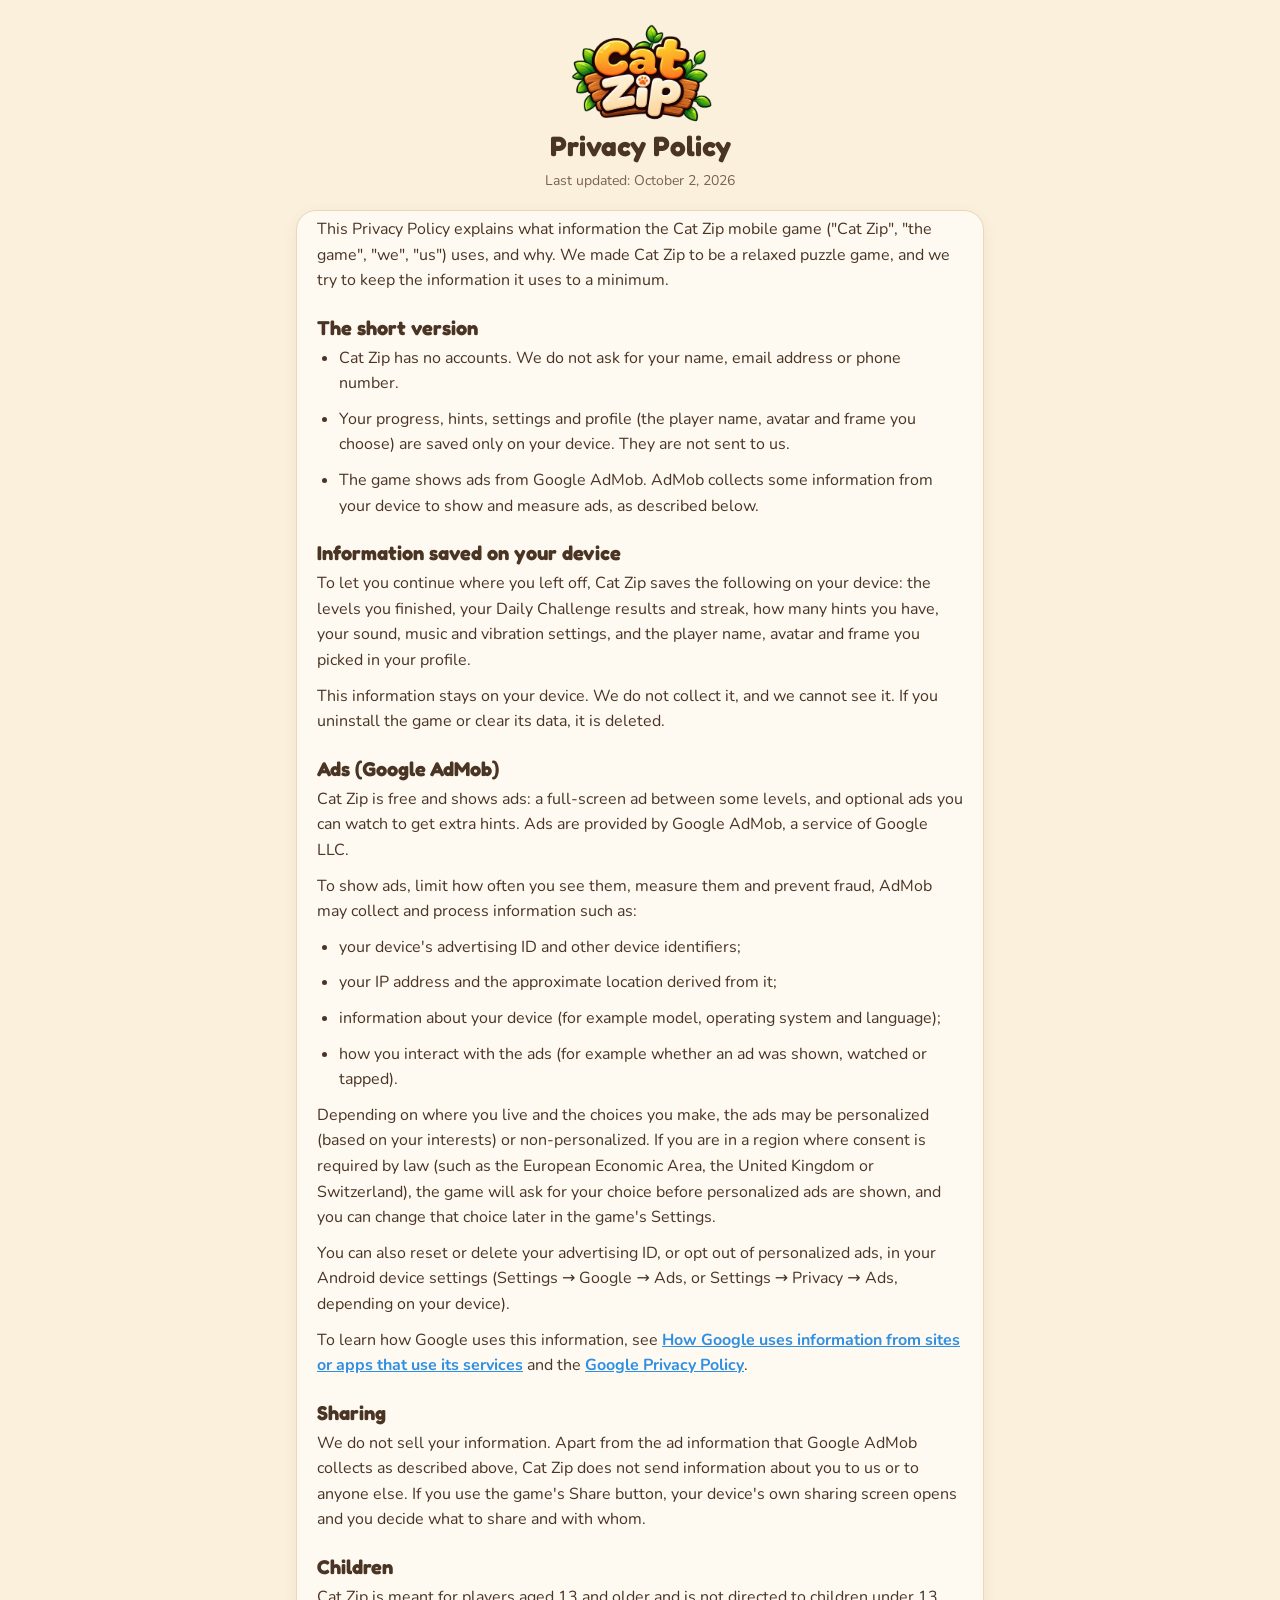
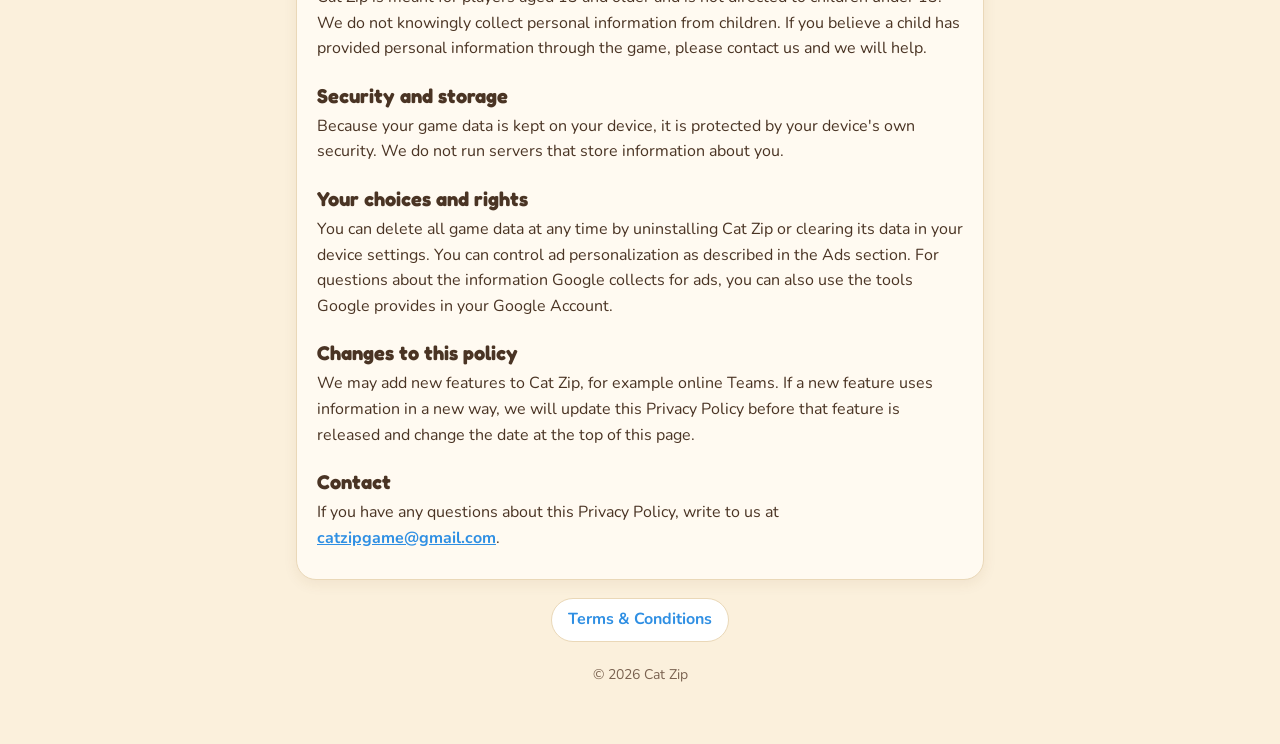
==== privacy.html @ afdce36e "Initial commit" ====
<!doctype html>
<html lang="en">
<head>
<meta charset="utf-8">
<meta name="viewport" content="width=device-width, initial-scale=1">
<title>Cat Zip — Privacy Policy</title>
<link rel="preconnect" href="https://fonts.googleapis.com">
<link href="https://fonts.googleapis.com/css2?family=Fredoka:wght@600&family=Nunito:wght@400;700&display=swap" rel="stylesheet">
<link rel="stylesheet" href="style.css">
</head>
<body>
<div class="wrap">
  <header class="top">
    <img src="logo.webp" alt="Cat Zip" width="800" height="533">
    <h1>Privacy Policy</h1>
    <p class="updated">Last updated: October 2, 2026</p>
  </header>

  <main class="card">
    <p>This Privacy Policy explains what information the Cat Zip mobile game ("Cat Zip", "the game", "we", "us") uses, and why. We made Cat Zip to be a relaxed puzzle game, and we try to keep the information it uses to a minimum.</p>

    <h2>The short version</h2>
    <ul>
      <li>Cat Zip has no accounts. We do not ask for your name, email address or phone number.</li>
      <li>Your progress, hints, settings and profile (the player name, avatar and frame you choose) are saved only on your device. They are not sent to us.</li>
      <li>The game shows ads from Google AdMob. AdMob collects some information from your device to show and measure ads, as described below.</li>
    </ul>

    <h2>Information saved on your device</h2>
    <p>To let you continue where you left off, Cat Zip saves the following on your device: the levels you finished, your Daily Challenge results and streak, how many hints you have, your sound, music and vibration settings, and the player name, avatar and frame you picked in your profile.</p>
    <p>This information stays on your device. We do not collect it, and we cannot see it. If you uninstall the game or clear its data, it is deleted.</p>

    <h2>Ads (Google AdMob)</h2>
    <p>Cat Zip is free and shows ads: a full-screen ad between some levels, and optional ads you can watch to get extra hints. Ads are provided by Google AdMob, a service of Google LLC.</p>
    <p>To show ads, limit how often you see them, measure them and prevent fraud, AdMob may collect and process information such as:</p>
    <ul>
      <li>your device's advertising ID and other device identifiers;</li>
      <li>your IP address and the approximate location derived from it;</li>
      <li>information about your device (for example model, operating system and language);</li>
      <li>how you interact with the ads (for example whether an ad was shown, watched or tapped).</li>
    </ul>
    <p>Depending on where you live and the choices you make, the ads may be personalized (based on your interests) or non-personalized. If you are in a region where consent is required by law (such as the European Economic Area, the United Kingdom or Switzerland), the game will ask for your choice before personalized ads are shown, and you can change that choice later in the game's Settings.</p>
    <p>You can also reset or delete your advertising ID, or opt out of personalized ads, in your Android device settings (Settings &rarr; Google &rarr; Ads, or Settings &rarr; Privacy &rarr; Ads, depending on your device).</p>
    <p>To learn how Google uses this information, see <a href="https://policies.google.com/technologies/partner-sites" target="_blank" rel="noopener">How Google uses information from sites or apps that use its services</a> and the <a href="https://policies.google.com/privacy" target="_blank" rel="noopener">Google Privacy Policy</a>.</p>

    <h2>Sharing</h2>
    <p>We do not sell your information. Apart from the ad information that Google AdMob collects as described above, Cat Zip does not send information about you to us or to anyone else. If you use the game's Share button, your device's own sharing screen opens and you decide what to share and with whom.</p>

    <h2>Children</h2>
    <p>Cat Zip is meant for players aged 13 and older and is not directed to children under 13. We do not knowingly collect personal information from children. If you believe a child has provided personal information through the game, please contact us and we will help.</p>

    <h2>Security and storage</h2>
    <p>Because your game data is kept on your device, it is protected by your device's own security. We do not run servers that store information about you.</p>

    <h2>Your choices and rights</h2>
    <p>You can delete all game data at any time by uninstalling Cat Zip or clearing its data in your device settings. You can control ad personalization as described in the Ads section. For questions about the information Google collects for ads, you can also use the tools Google provides in your Google Account.</p>

    <h2>Changes to this policy</h2>
    <p>We may add new features to Cat Zip, for example online Teams. If a new feature uses information in a new way, we will update this Privacy Policy before that feature is released and change the date at the top of this page.</p>

    <h2>Contact</h2>
    <p>If you have any questions about this Privacy Policy, write to us at <a href="mailto:catzipgame@gmail.com">catzipgame@gmail.com</a>.</p>
  </main>

  <nav class="nav"><a href="terms.html">Terms &amp; Conditions</a></nav>
  <p class="foot">&copy; 2026 Cat Zip</p>
</div>
</body>
</html>
---- style.css ----
/* Cat Zip — legal pages (Privacy Policy, Terms). Plain, fast, readable on a phone. */
:root{
  --bg:#fbf0dc; --card:#fffaf1; --ink:#4a3424; --soft:#7a6250; --line:#ead8b8; --accent:#2f8fe3; --green:#4fa62a;
}
*{ box-sizing:border-box; }
html{ -webkit-text-size-adjust:100%; }
body{
  margin:0; background:var(--bg); color:var(--ink);
  font-family:"Nunito", system-ui, -apple-system, "Segoe UI", Roboto, sans-serif;
  font-size:16px; line-height:1.6;
}
.wrap{ max-width:720px; margin:0 auto; padding:20px 16px 48px; }
.top{ display:flex; flex-direction:column; align-items:center; gap:6px; margin:4px 0 18px; }
.top img{ width:150px; height:auto; }
h1, h2{ font-family:"Fredoka", "Nunito", sans-serif; line-height:1.2; }
h1{ font-size:28px; margin:0; text-align:center; }
.updated{ color:var(--soft); font-size:14px; margin:0; text-align:center; }
.card{ background:var(--card); border:1px solid var(--line); border-radius:20px; padding:6px 20px 18px; box-shadow:0 4px 14px rgba(120,80,30,.08); }
h2{ font-size:20px; margin:22px 0 6px; }
p, li{ margin:0 0 10px; }
ul{ padding-left:22px; margin:0 0 10px; }
a{ color:var(--accent); font-weight:700; }
.nav{ display:flex; gap:10px; justify-content:center; flex-wrap:wrap; margin:18px 0 0; }
.nav a{ text-decoration:none; background:#fff; border:1px solid var(--line); border-radius:999px; padding:8px 16px; }
.links{ display:flex; flex-direction:column; gap:12px; margin:8px 0 4px; }
.links a{ display:block; text-align:center; text-decoration:none; color:#fff; font-family:"Fredoka", sans-serif; font-size:20px;
  padding:14px; border-radius:999px; background:linear-gradient(180deg,#9be36a,#4fa62a); box-shadow:0 4px 0 #3a8a1e; }
.foot{ text-align:center; color:var(--soft); font-size:14px; margin-top:22px; }
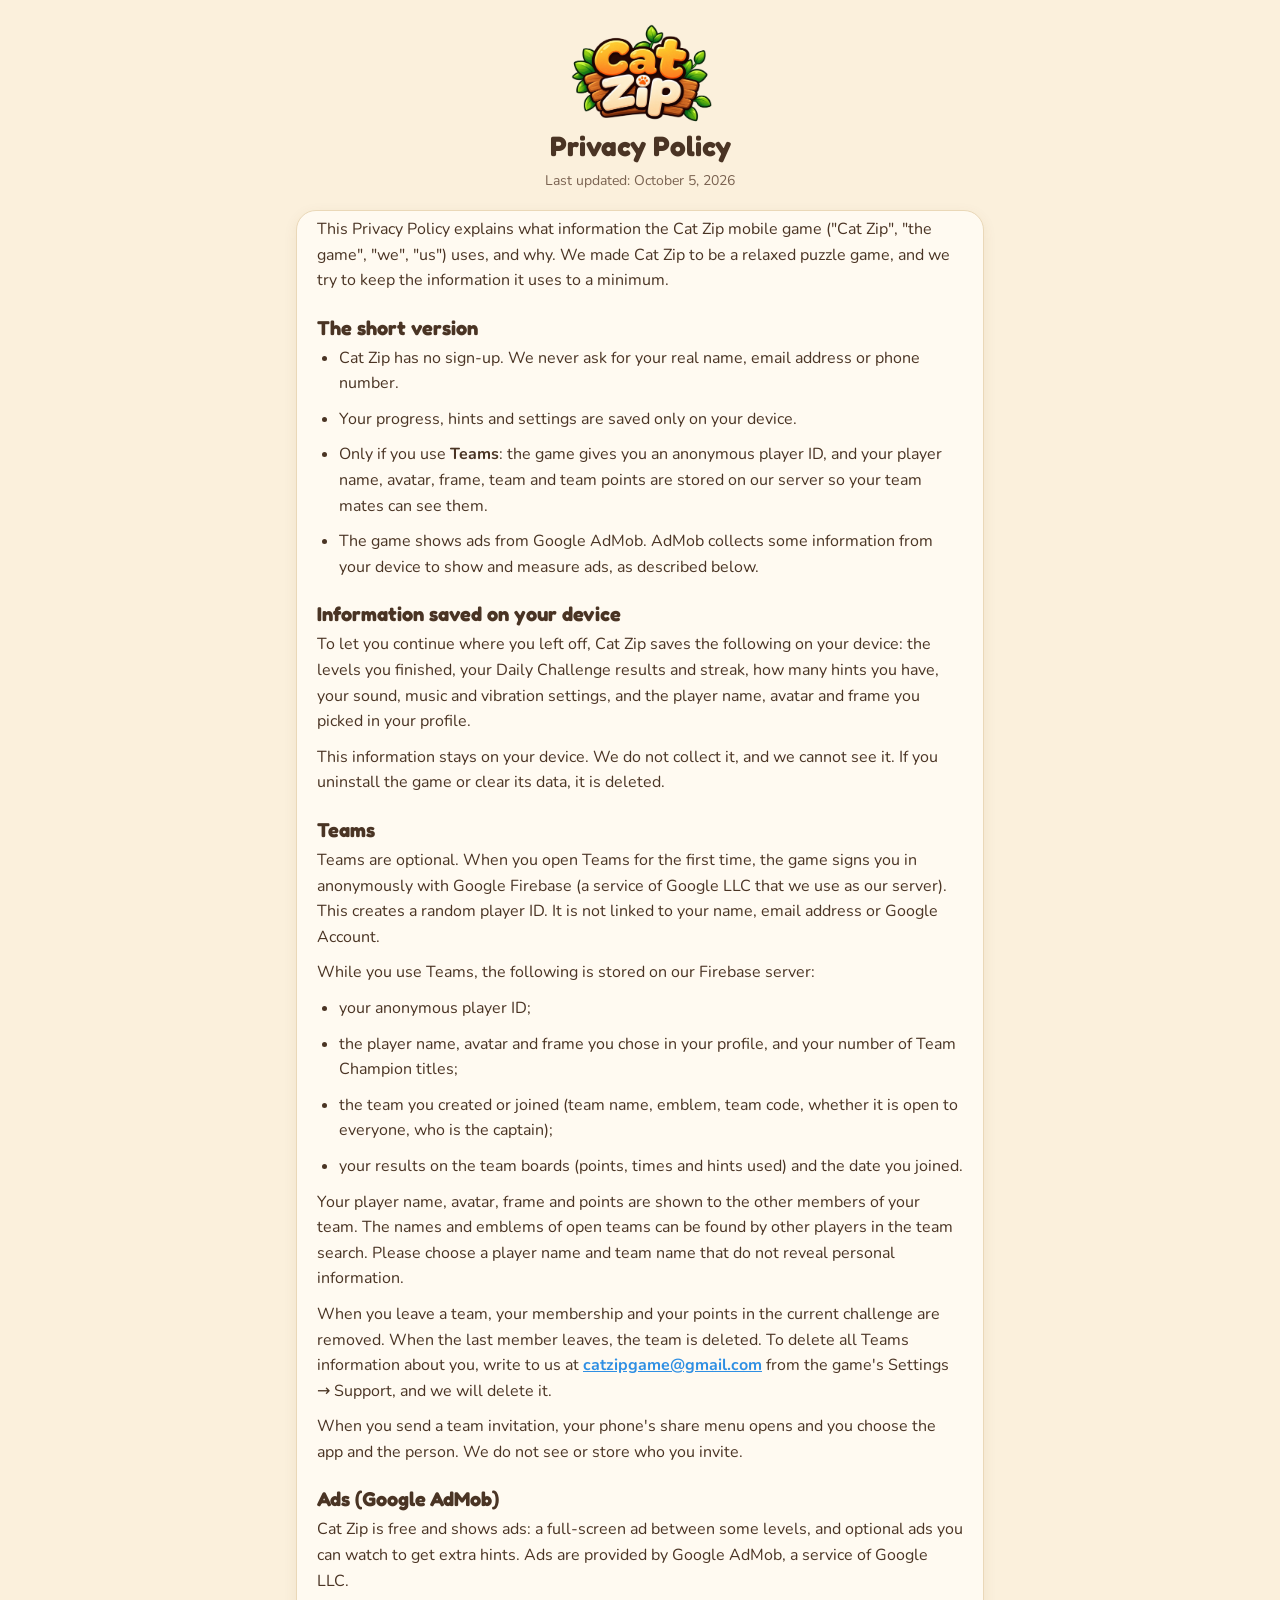
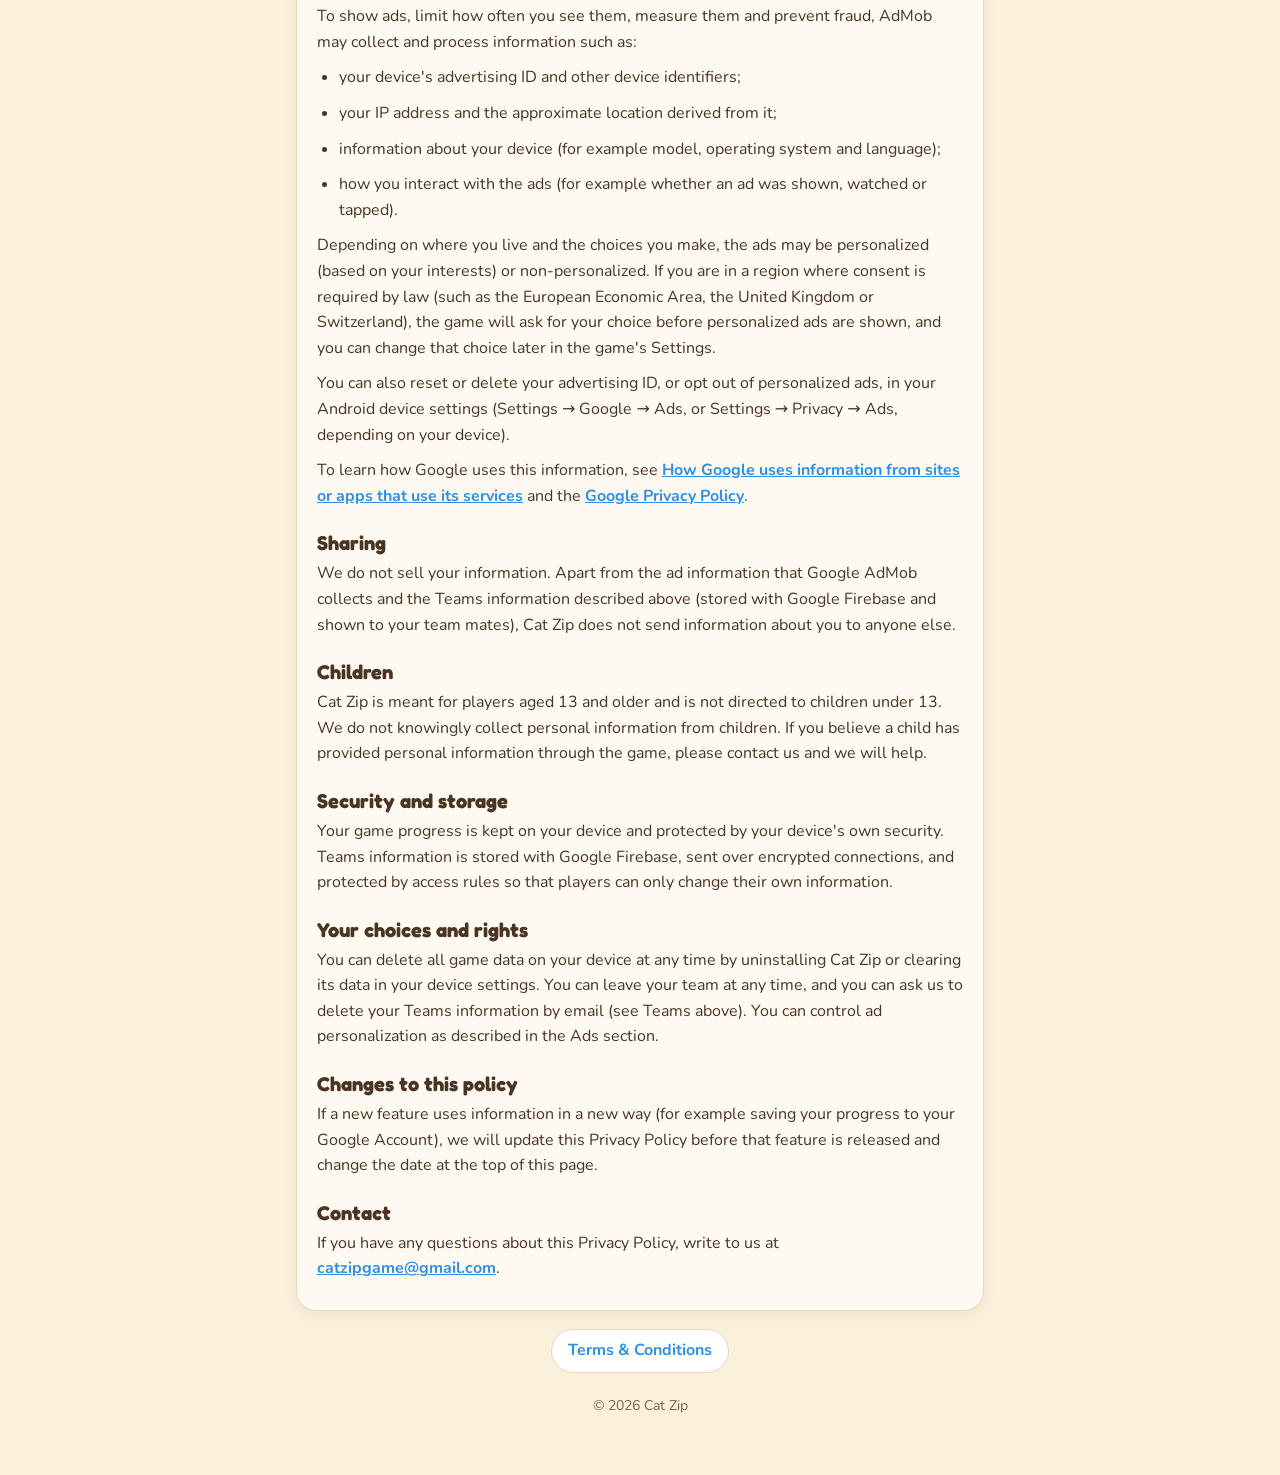
==== commit f49650bd: "Privacy: Teams" ====
--- a/privacy.html
+++ b/privacy.html
@@ -13,7 +13,7 @@
   <header class="top">
     <img src="logo.webp" alt="Cat Zip" width="800" height="533">
     <h1>Privacy Policy</h1>
-    <p class="updated">Last updated: October 2, 2026</p>
+    <p class="updated">Last updated: October 5, 2026</p>
   </header>
 
   <main class="card">
@@ -21,14 +21,28 @@
 
     <h2>The short version</h2>
     <ul>
-      <li>Cat Zip has no accounts. We do not ask for your name, email address or phone number.</li>
-      <li>Your progress, hints, settings and profile (the player name, avatar and frame you choose) are saved only on your device. They are not sent to us.</li>
+      <li>Cat Zip has no sign-up. We never ask for your real name, email address or phone number.</li>
+      <li>Your progress, hints and settings are saved only on your device.</li>
+      <li>Only if you use <b>Teams</b>: the game gives you an anonymous player ID, and your player name, avatar, frame, team and team points are stored on our server so your team mates can see them.</li>
       <li>The game shows ads from Google AdMob. AdMob collects some information from your device to show and measure ads, as described below.</li>
     </ul>
 
     <h2>Information saved on your device</h2>
     <p>To let you continue where you left off, Cat Zip saves the following on your device: the levels you finished, your Daily Challenge results and streak, how many hints you have, your sound, music and vibration settings, and the player name, avatar and frame you picked in your profile.</p>
     <p>This information stays on your device. We do not collect it, and we cannot see it. If you uninstall the game or clear its data, it is deleted.</p>
+
+    <h2>Teams</h2>
+    <p>Teams are optional. When you open Teams for the first time, the game signs you in anonymously with Google Firebase (a service of Google LLC that we use as our server). This creates a random player ID. It is not linked to your name, email address or Google Account.</p>
+    <p>While you use Teams, the following is stored on our Firebase server:</p>
+    <ul>
+      <li>your anonymous player ID;</li>
+      <li>the player name, avatar and frame you chose in your profile, and your number of Team Champion titles;</li>
+      <li>the team you created or joined (team name, emblem, team code, whether it is open to everyone, who is the captain);</li>
+      <li>your results on the team boards (points, times and hints used) and the date you joined.</li>
+    </ul>
+    <p>Your player name, avatar, frame and points are shown to the other members of your team. The names and emblems of open teams can be found by other players in the team search. Please choose a player name and team name that do not reveal personal information.</p>
+    <p>When you leave a team, your membership and your points in the current challenge are removed. When the last member leaves, the team is deleted. To delete all Teams information about you, write to us at <a href="mailto:catzipgame@gmail.com">catzipgame@gmail.com</a> from the game's Settings &rarr; Support, and we will delete it.</p>
+    <p>When you send a team invitation, your phone's share menu opens and you choose the app and the person. We do not see or store who you invite.</p>
 
     <h2>Ads (Google AdMob)</h2>
     <p>Cat Zip is free and shows ads: a full-screen ad between some levels, and optional ads you can watch to get extra hints. Ads are provided by Google AdMob, a service of Google LLC.</p>
@@ -44,19 +58,19 @@
     <p>To learn how Google uses this information, see <a href="https://policies.google.com/technologies/partner-sites" target="_blank" rel="noopener">How Google uses information from sites or apps that use its services</a> and the <a href="https://policies.google.com/privacy" target="_blank" rel="noopener">Google Privacy Policy</a>.</p>
 
     <h2>Sharing</h2>
-    <p>We do not sell your information. Apart from the ad information that Google AdMob collects as described above, Cat Zip does not send information about you to us or to anyone else. If you use the game's Share button, your device's own sharing screen opens and you decide what to share and with whom.</p>
+    <p>We do not sell your information. Apart from the ad information that Google AdMob collects and the Teams information described above (stored with Google Firebase and shown to your team mates), Cat Zip does not send information about you to anyone else.</p>
 
     <h2>Children</h2>
     <p>Cat Zip is meant for players aged 13 and older and is not directed to children under 13. We do not knowingly collect personal information from children. If you believe a child has provided personal information through the game, please contact us and we will help.</p>
 
     <h2>Security and storage</h2>
-    <p>Because your game data is kept on your device, it is protected by your device's own security. We do not run servers that store information about you.</p>
+    <p>Your game progress is kept on your device and protected by your device's own security. Teams information is stored with Google Firebase, sent over encrypted connections, and protected by access rules so that players can only change their own information.</p>
 
     <h2>Your choices and rights</h2>
-    <p>You can delete all game data at any time by uninstalling Cat Zip or clearing its data in your device settings. You can control ad personalization as described in the Ads section. For questions about the information Google collects for ads, you can also use the tools Google provides in your Google Account.</p>
+    <p>You can delete all game data on your device at any time by uninstalling Cat Zip or clearing its data in your device settings. You can leave your team at any time, and you can ask us to delete your Teams information by email (see Teams above). You can control ad personalization as described in the Ads section.</p>
 
     <h2>Changes to this policy</h2>
-    <p>We may add new features to Cat Zip, for example online Teams. If a new feature uses information in a new way, we will update this Privacy Policy before that feature is released and change the date at the top of this page.</p>
+    <p>If a new feature uses information in a new way (for example saving your progress to your Google Account), we will update this Privacy Policy before that feature is released and change the date at the top of this page.</p>
 
     <h2>Contact</h2>
     <p>If you have any questions about this Privacy Policy, write to us at <a href="mailto:catzipgame@gmail.com">catzipgame@gmail.com</a>.</p>
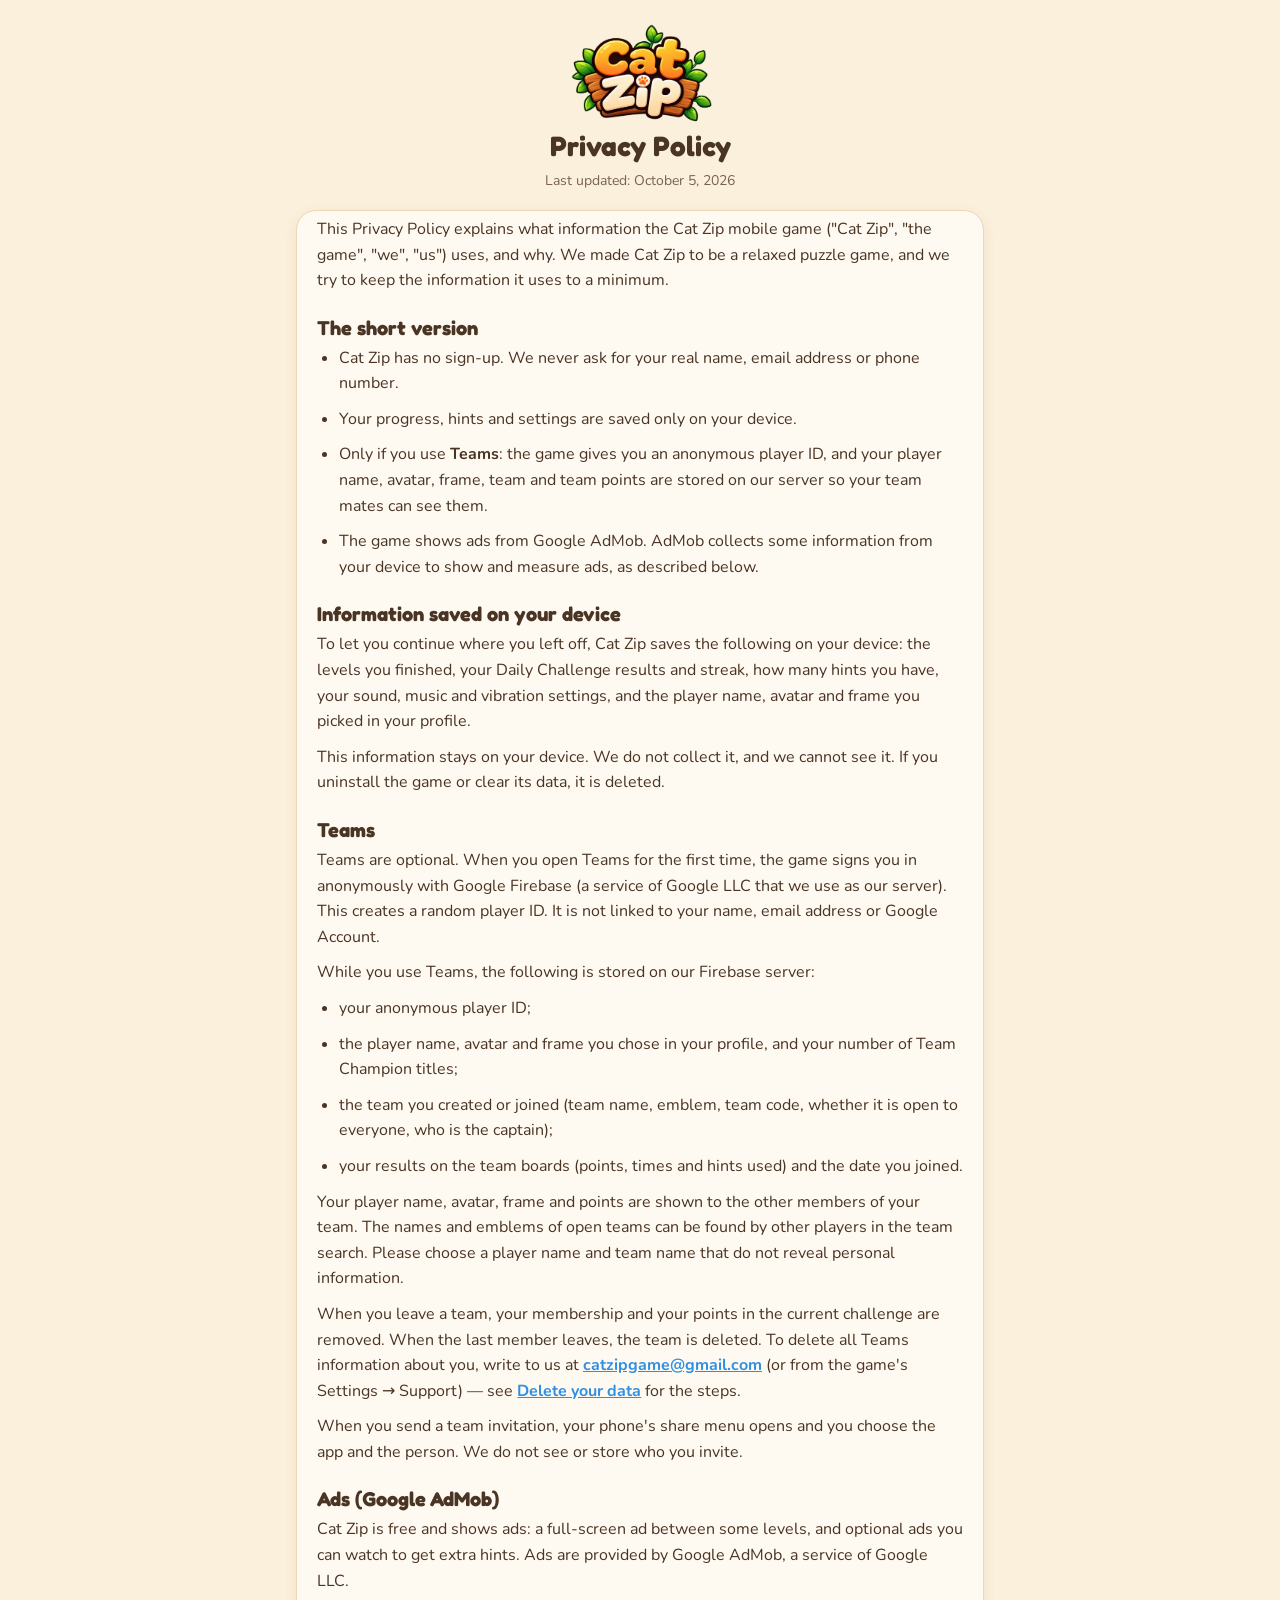
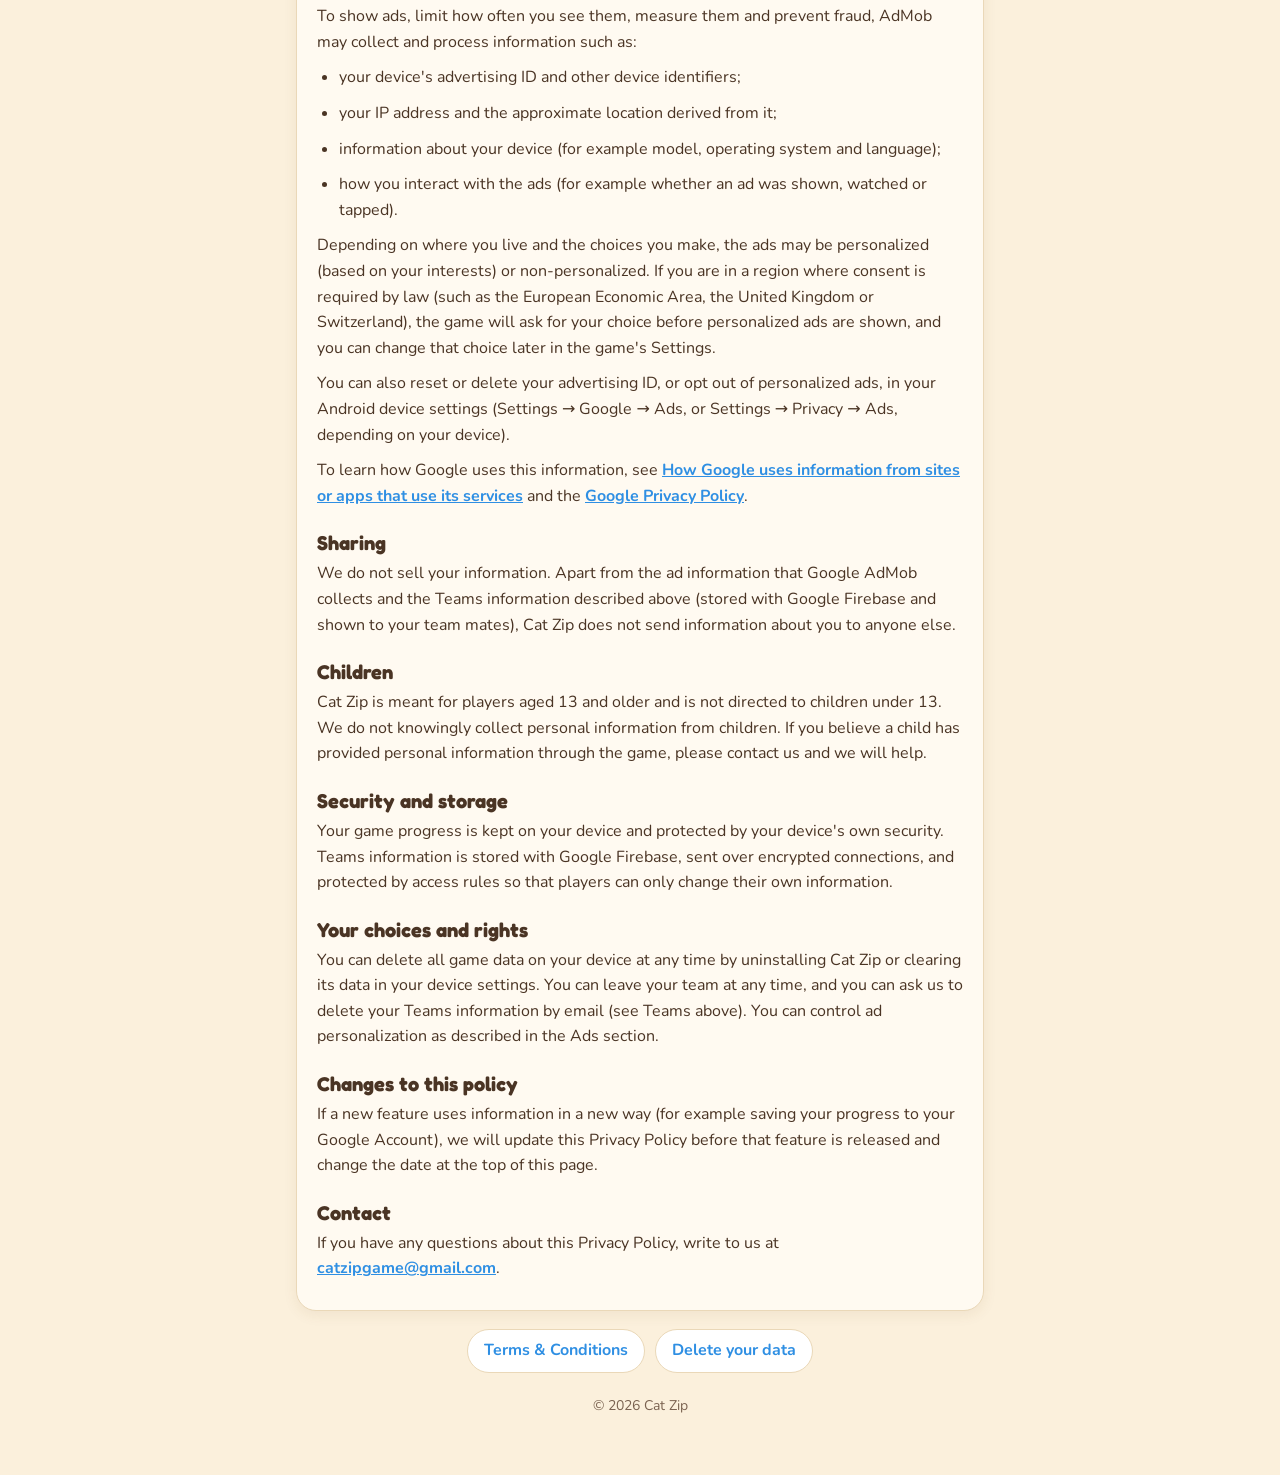
==== commit 4ba6e482: "delete url and privacy" ====
--- a/privacy.html
+++ b/privacy.html
@@ -41,7 +41,7 @@
       <li>your results on the team boards (points, times and hints used) and the date you joined.</li>
     </ul>
     <p>Your player name, avatar, frame and points are shown to the other members of your team. The names and emblems of open teams can be found by other players in the team search. Please choose a player name and team name that do not reveal personal information.</p>
-    <p>When you leave a team, your membership and your points in the current challenge are removed. When the last member leaves, the team is deleted. To delete all Teams information about you, write to us at <a href="mailto:catzipgame@gmail.com">catzipgame@gmail.com</a> from the game's Settings &rarr; Support, and we will delete it.</p>
+    <p>When you leave a team, your membership and your points in the current challenge are removed. When the last member leaves, the team is deleted. To delete all Teams information about you, write to us at <a href="mailto:catzipgame@gmail.com">catzipgame@gmail.com</a> (or from the game's Settings &rarr; Support) — see <a href="delete-data.html">Delete your data</a> for the steps.</p>
     <p>When you send a team invitation, your phone's share menu opens and you choose the app and the person. We do not see or store who you invite.</p>
 
     <h2>Ads (Google AdMob)</h2>
@@ -76,7 +76,7 @@
     <p>If you have any questions about this Privacy Policy, write to us at <a href="mailto:catzipgame@gmail.com">catzipgame@gmail.com</a>.</p>
   </main>
 
-  <nav class="nav"><a href="terms.html">Terms &amp; Conditions</a></nav>
+  <nav class="nav"><a href="terms.html">Terms &amp; Conditions</a><a href="delete-data.html">Delete your data</a></nav>
   <p class="foot">&copy; 2026 Cat Zip</p>
 </div>
 </body>
